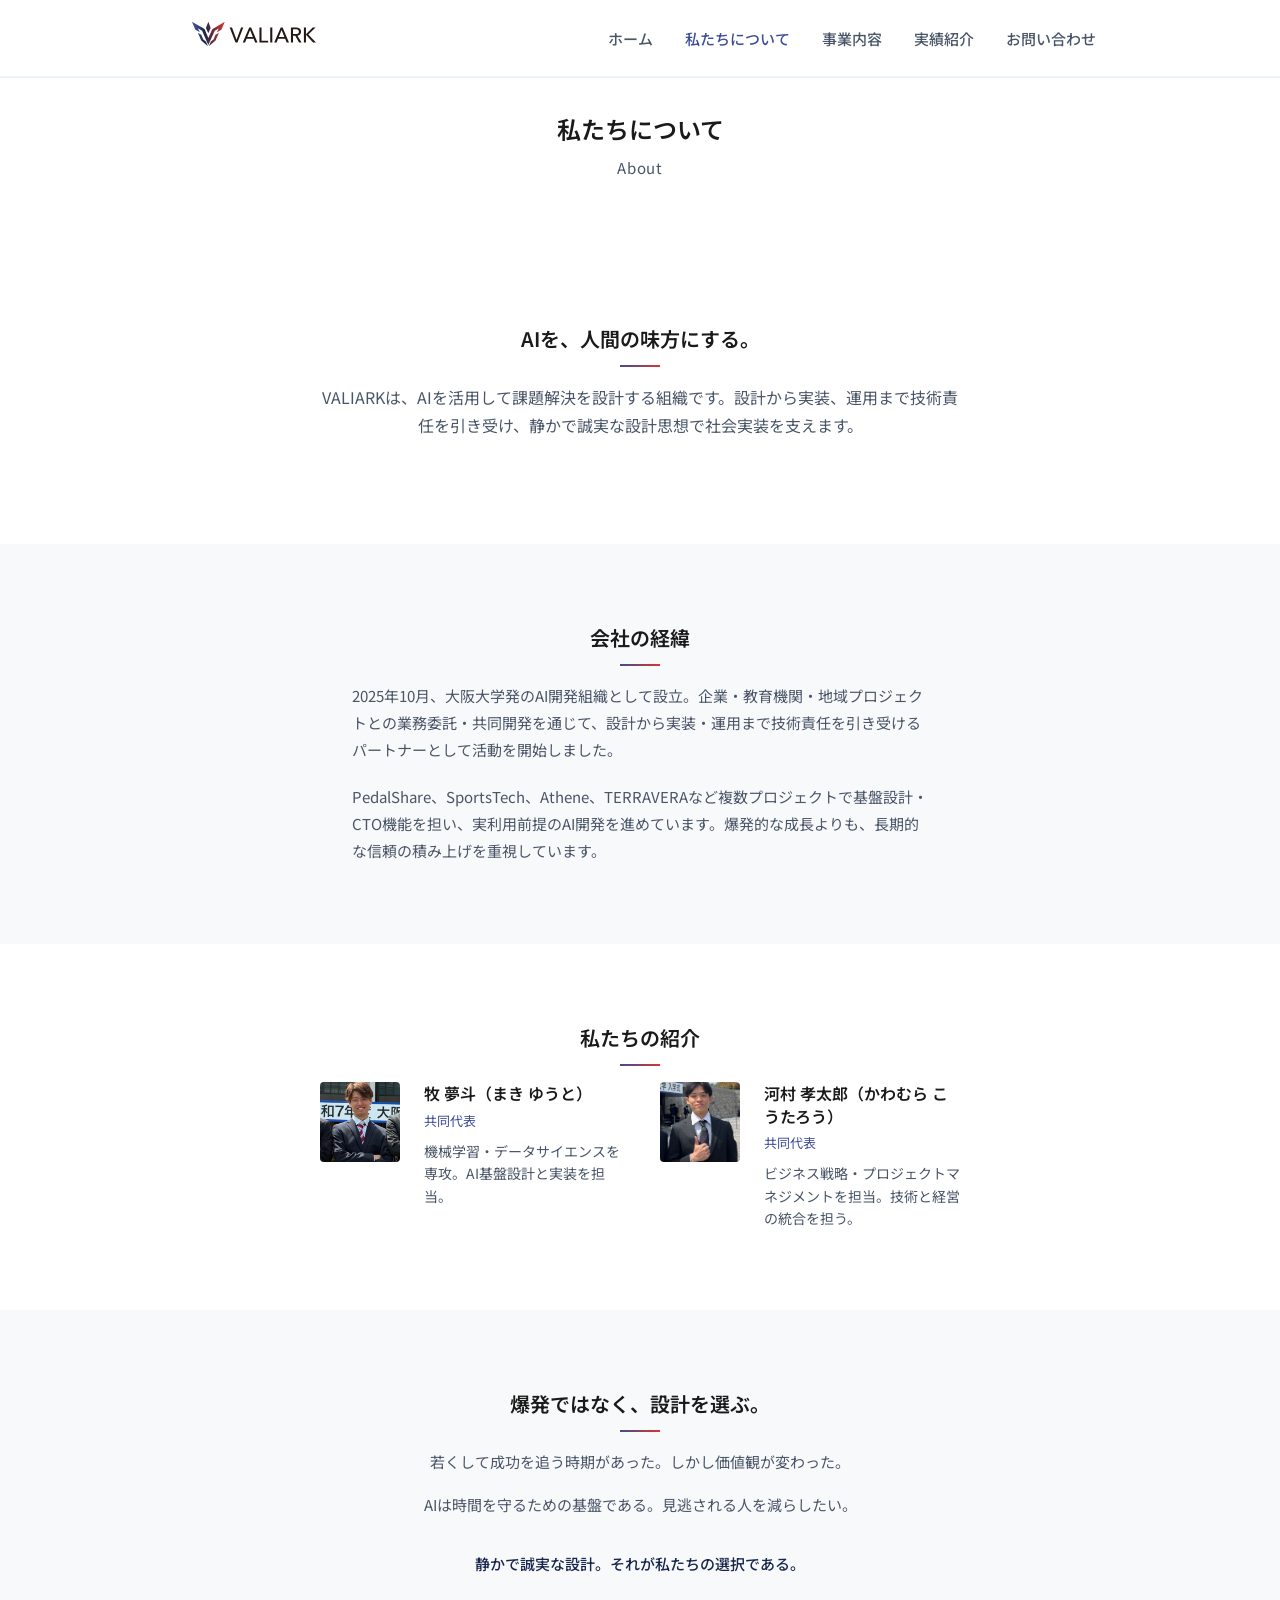
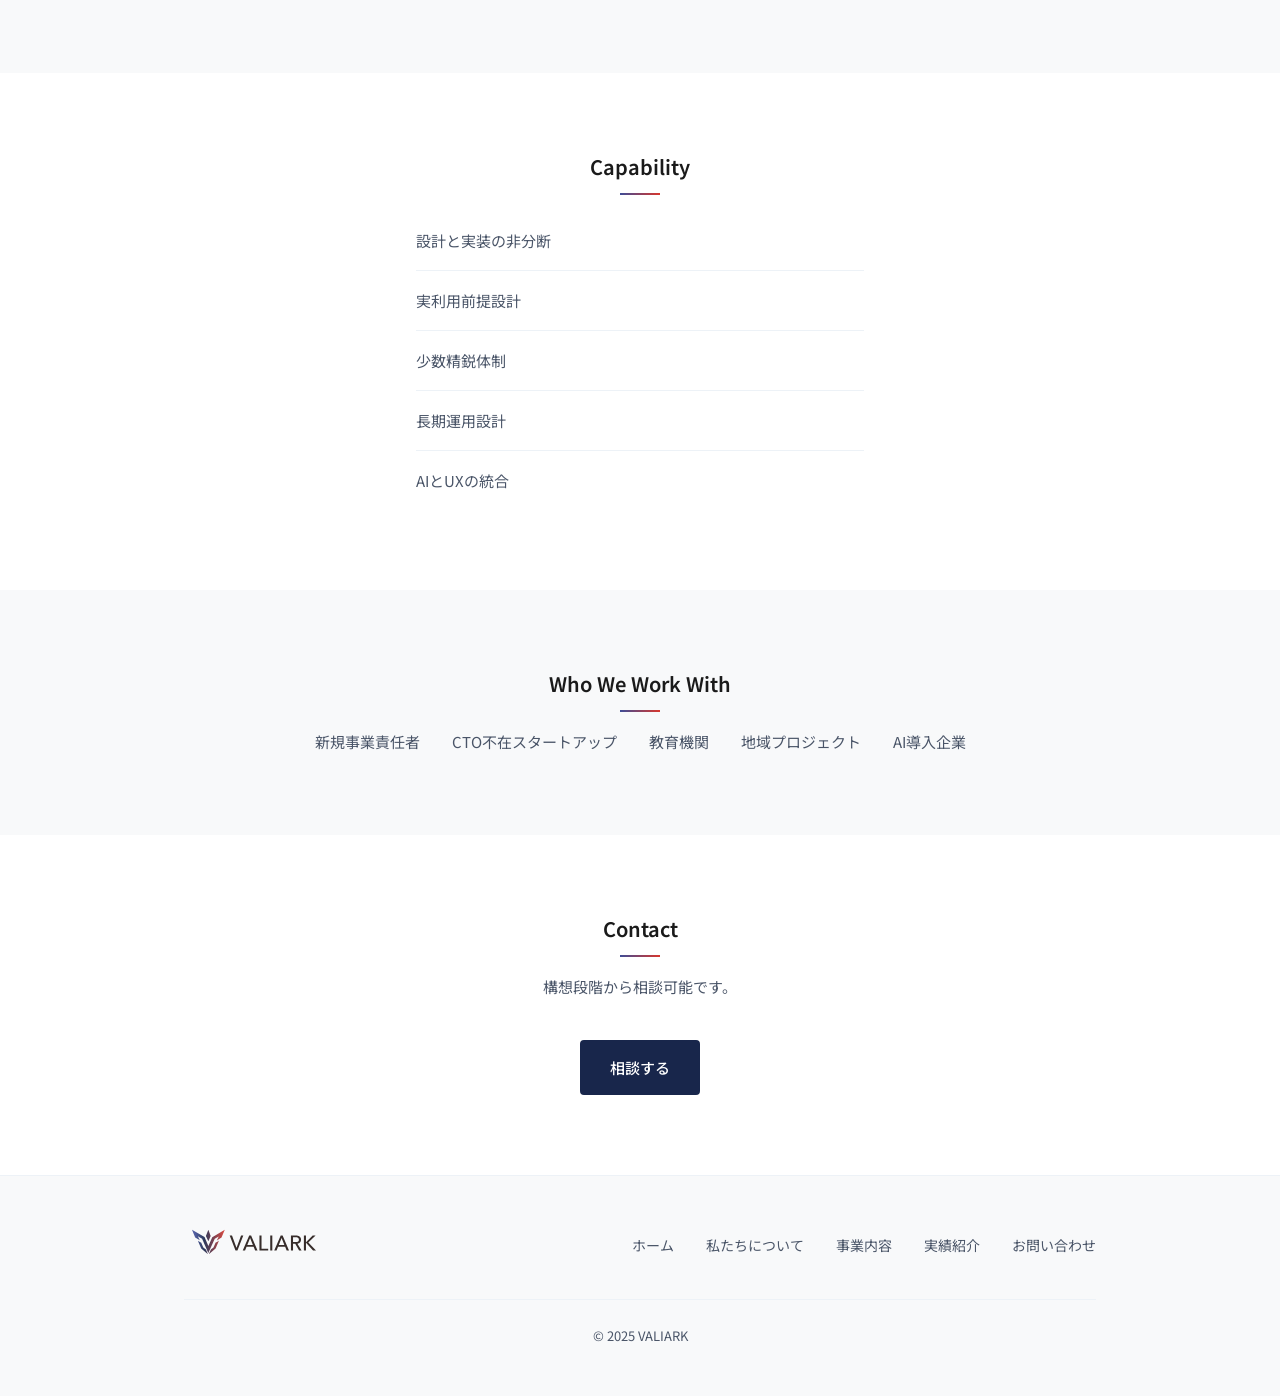
==== about.html @ 4f2f6fdc "HP全面改修: ブランド再定義、白基調デザイン、実績画像追加、会社紹介・経緯、ターゲットクライアントセクション Made-with: Cursor" ====
<!DOCTYPE html>
<html lang="ja">
  <head>
    <meta charset="UTF-8" />
    <meta name="viewport" content="width=device-width, initial-scale=1.0" />
    <title>私たちについて - VALIARK</title>
    <meta name="description" content="VALIARKは、設計から実装・運用まで技術責任を引き受けるAI開発パートナー。静かで誠実な設計思想で、AIの社会実装を支えます。" />
    <link rel="stylesheet" href="css/style.css" />
    <link rel="preconnect" href="https://fonts.googleapis.com" />
    <link rel="preconnect" href="https://fonts.gstatic.com" crossorigin />
    <link
      href="https://fonts.googleapis.com/css2?family=Noto+Sans+JP:wght@300;400;500;600;700&display=swap"
      rel="stylesheet"
    />
  </head>
  <body>
    <div id="header-container"></div>

    <section class="page-header">
      <div class="container">
        <h1 class="page-title">私たちについて</h1>
        <p class="page-subtitle">About</p>
      </div>
    </section>

    <section class="section">
      <div class="container">
        <h2 class="section-title">AIを、人間の味方にする。</h2>
        <p class="section-text large">
          VALIARKは、AIを活用して課題解決を設計する組織です。設計から実装、運用まで技術責任を引き受け、静かで誠実な設計思想で社会実装を支えます。
        </p>
      </div>
    </section>

    <section class="section bg-subtle">
      <div class="container">
        <h2 class="section-title">会社の経緯</h2>
        <div class="company-history">
          <p>2025年10月、大阪大学発のAI開発組織として設立。企業・教育機関・地域プロジェクトとの業務委託・共同開発を通じて、設計から実装・運用まで技術責任を引き受けるパートナーとして活動を開始しました。</p>
          <p>PedalShare、SportsTech、Athene、TERRAVERAなど複数プロジェクトで基盤設計・CTO機能を担い、実利用前提のAI開発を進めています。爆発的な成長よりも、長期的な信頼の積み上げを重視しています。</p>
        </div>
      </div>
    </section>

    <section class="section">
      <div class="container">
        <h2 class="section-title">私たちの紹介</h2>
        <div class="team-grid">
          <div class="team-member">
            <div class="team-member-photo">
              <img src="images/portfolio/maki.jpg" alt="牧 夢斗" />
            </div>
            <div class="team-member-info">
              <h3 class="team-member-name">牧 夢斗（まき ゆうと）</h3>
              <p class="team-member-role">共同代表</p>
              <p class="team-member-desc">機械学習・データサイエンスを専攻。AI基盤設計と実装を担当。</p>
            </div>
          </div>
          <div class="team-member">
            <div class="team-member-photo">
              <img src="images/portfolio/kawamura.jpg" alt="河村 孝太郎" />
            </div>
            <div class="team-member-info">
              <h3 class="team-member-name">河村 孝太郎（かわむら こうたろう）</h3>
              <p class="team-member-role">共同代表</p>
              <p class="team-member-desc">ビジネス戦略・プロジェクトマネジメントを担当。技術と経営の統合を担う。</p>
            </div>
          </div>
        </div>
      </div>
    </section>

    <section class="section philosophy bg-subtle">
      <div class="container">
        <h2 class="section-title">爆発ではなく、設計を選ぶ。</h2>
        <div class="philosophy-content">
          <p>若くして成功を追う時期があった。しかし価値観が変わった。</p>
          <p>AIは時間を守るための基盤である。見逃される人を減らしたい。</p>
          <p class="philosophy-conclusion">静かで誠実な設計。それが私たちの選択である。</p>
        </div>
      </div>
    </section>

    <section class="section">
      <div class="container">
        <h2 class="section-title">Capability</h2>
        <ul class="capability-list">
          <li class="capability-item">設計と実装の非分断</li>
          <li class="capability-item">実利用前提設計</li>
          <li class="capability-item">少数精鋭体制</li>
          <li class="capability-item">長期運用設計</li>
          <li class="capability-item">AIとUXの統合</li>
        </ul>
      </div>
    </section>

    <section class="section bg-subtle">
      <div class="container">
        <h2 class="section-title">Who We Work With</h2>
        <ul class="client-list">
          <li>新規事業責任者</li>
          <li>CTO不在スタートアップ</li>
          <li>教育機関</li>
          <li>地域プロジェクト</li>
          <li>AI導入企業</li>
        </ul>
      </div>
    </section>

    <section class="section contact-cta">
      <div class="container">
        <h2 class="section-title">Contact</h2>
        <p class="section-lead">構想段階から相談可能です。</p>
        <div class="cta-buttons">
          <a href="contact.html" class="btn btn-primary">相談する</a>
        </div>
      </div>
    </section>

    <footer class="footer">
      <div class="container">
        <div class="footer-content">
          <div class="footer-logo">
            <a href="index.html"><img src="images/valiark.logo.svg" alt="VALIARK" class="logo" /></a>
          </div>
          <nav class="footer-nav">
            <a href="index.html" class="footer-link">ホーム</a>
            <a href="about.html" class="footer-link">私たちについて</a>
            <a href="services.html" class="footer-link">事業内容</a>
            <a href="works.html" class="footer-link">実績紹介</a>
            <a href="contact.html" class="footer-link">お問い合わせ</a>
          </nav>
        </div>
        <div class="footer-bottom">
          <p class="copyright">© 2025 VALIARK</p>
        </div>
      </div>
    </footer>

    <script src="js/header.js"></script>
    <script src="js/script.js"></script>
  </body>
</html>
---- css/style.css ----
/* === VALIARK — 静かに強い、設計主義 === */
/* 白基調・余白多め・黒文字・イメージカラー（赤・青）を抑制的に */

* {
  margin: 0;
  padding: 0;
  box-sizing: border-box;
}

html {
  scroll-behavior: smooth;
}

:root {
  --color-text: #1a1a1a;
  --color-text-muted: #4a5568;
  --color-bg: #ffffff;
  --color-bg-subtle: #f8f9fa;
  /* 青（ロゴ準拠） */
  --color-blue: #18264b;
  --color-blue-light: #3e4d97;
  --color-blue-subtle: #e8ecf4;
  /* 赤（ロゴ準拠） */
  --color-red: #d8372d;
  --color-red-light: #e8554c;
  --color-red-subtle: #fdf0ef;
  /* アクセント（青を主軸に） */
  --color-accent: var(--color-blue);
  --color-accent-light: var(--color-blue-light);
  --color-accent-alt: var(--color-red);
  --color-border: #e2e8f0;
  --color-border-light: #edf2f7;
  --font-sans: "Noto Sans JP", "Hiragino Sans", "Hiragino Kaku Gothic ProN", sans-serif;
  --space-section: 5rem;
  --space-section-sm: 3rem;
  --container-max: 960px;
}

body {
  font-family: var(--font-sans);
  font-weight: 400;
  line-height: 1.8;
  color: var(--color-text);
  background-color: var(--color-bg);
  -webkit-font-smoothing: antialiased;
}

.container {
  max-width: var(--container-max);
  margin: 0 auto;
  padding: 0 1.5rem;
}

/* === TYPOGRAPHY === */
h1, h2, h3, h4, h5, h6 {
  font-weight: 600;
  line-height: 1.4;
  color: var(--color-text);
}

h1 { font-size: 1.75rem; }
h2 { font-size: 1.5rem; }
h3 { font-size: 1.125rem; }

p {
  margin-bottom: 1rem;
  color: var(--color-text-muted);
}

a {
  text-decoration: none;
  color: inherit;
  transition: color 0.2s ease, border-color 0.2s ease;
}

/* === BUTTONS === */
.btn {
  display: inline-block;
  padding: 0.75rem 1.75rem;
  border-radius: 4px;
  font-weight: 500;
  font-size: 0.9375rem;
  text-align: center;
  cursor: pointer;
  transition: background-color 0.2s, border-color 0.2s, color 0.2s;
  border: 2px solid transparent;
}

.btn-primary {
  background-color: var(--color-accent);
  color: #fff;
  border-color: var(--color-accent);
}

.btn-primary:hover {
  background-color: var(--color-accent-light);
  border-color: var(--color-accent-light);
}

.btn-outline {
  background-color: transparent;
  color: var(--color-text);
  border-color: var(--color-border);
}

.btn-outline:hover {
  border-color: var(--color-accent-alt);
  color: var(--color-accent-alt);
}

.btn-large {
  padding: 0.875rem 2rem;
  font-size: 1rem;
}

/* === HEADER === */
.header {
  position: fixed;
  top: 0;
  left: 0;
  width: 100%;
  background-color: rgba(255, 255, 255, 0.98);
  backdrop-filter: blur(8px);
  z-index: 1000;
  border-bottom: 1px solid var(--color-border-light);
}

.nav-container {
  display: flex;
  justify-content: space-between;
  align-items: center;
  padding: 1rem 1.5rem;
  max-width: var(--container-max);
  margin: 0 auto;
}

.nav-logo .logo {
  height: 36px;
  width: auto;
}

.nav-menu {
  display: flex;
  list-style: none;
  gap: 2rem;
}

.nav-link {
  font-weight: 500;
  color: var(--color-text-muted) !important;
  font-size: 0.9375rem;
}

.nav-link:hover,
.nav-link.active {
  color: var(--color-blue-light) !important;
}

.hamburger {
  display: none;
  flex-direction: column;
  cursor: pointer;
  gap: 5px;
}

.bar {
  width: 24px;
  height: 2px;
  background-color: var(--color-text) !important;
  transition: 0.3s;
}

/* === HERO === */
.hero {
  padding: 8rem 0 6rem;
  text-align: center;
}

.hero-light {
  background-color: var(--color-bg);
}

.hero-title {
  font-size: clamp(1.75rem, 4vw, 2.5rem);
  font-weight: 600;
  color: var(--color-text);
  margin-bottom: 1rem;
  line-height: 1.5;
  letter-spacing: 0.02em;
}

.hero-subtitle {
  font-size: 1rem;
  color: var(--color-text-muted);
  margin-bottom: 2rem;
  line-height: 1.8;
  max-width: 32rem;
  margin-left: auto;
  margin-right: auto;
}

.hero-cta {
  display: flex;
  gap: 1rem;
  justify-content: center;
  flex-wrap: wrap;
}

/* === SECTIONS === */
.section {
  padding: var(--space-section) 0;
}

.section-title {
  font-size: 1.25rem;
  font-weight: 600;
  color: var(--color-text);
  margin-bottom: 1rem;
  text-align: center;
  position: relative;
}

.section-title::after {
  content: "";
  display: block;
  width: 40px;
  height: 2px;
  margin: 0.75rem auto 0;
  background: linear-gradient(90deg, var(--color-blue-light), var(--color-red));
}

.section-lead {
  text-align: center;
  max-width: 36rem;
  margin: 0 auto 2.5rem;
  color: var(--color-text-muted);
  font-size: 0.9375rem;
  line-height: 1.8;
}

.section-cta {
  text-align: center;
  margin-top: 2.5rem;
}

.bg-subtle {
  background-color: var(--color-bg-subtle);
}

/* === WHAT WE DO === */
.capability-cards {
  display: grid;
  grid-template-columns: repeat(3, 1fr);
  gap: 2rem;
  margin-top: 2rem;
}

.capability-card {
  padding: 2rem 1.5rem;
  background: var(--color-bg);
  border: 1px solid var(--color-border-light);
  border-radius: 4px;
  text-align: center;
}

.capability-card:nth-child(1) { border-top: 2px solid var(--color-blue-light); }
.capability-card:nth-child(2) { border-top: 2px solid var(--color-red); }
.capability-card:nth-child(3) { border-top: 2px solid var(--color-blue-light); }

.capability-title {
  font-size: 1rem;
  font-weight: 600;
  color: var(--color-text);
  margin-bottom: 0.75rem;
}

.capability-desc {
  font-size: 0.875rem;
  color: var(--color-text-muted);
  line-height: 1.7;
  margin: 0;
}

/* === CASE STUDY === */
.case-grid {
  display: grid;
  grid-template-columns: repeat(2, 1fr);
  gap: 2rem;
}

.case-card {
  padding: 0;
  background: var(--color-bg);
  border: 1px solid var(--color-border);
  border-radius: 4px;
  border-left: 3px solid var(--color-blue-light);
  overflow: hidden;
}

.case-card-image {
  width: 100%;
  aspect-ratio: 16 / 9;
  background: var(--color-bg-subtle);
  overflow: hidden;
}

.case-card-image img {
  width: 100%;
  height: 100%;
  object-fit: cover;
  display: block;
}

.case-card > .case-name,
.case-card > .case-label,
.case-card > .case-tags,
.case-card > .case-summary {
  padding: 0 1.5rem;
}

.case-card > .case-name { padding-top: 1.25rem; }
.case-card > .case-summary { padding-bottom: 1.5rem; }

.case-card:nth-child(even) {
  border-left-color: var(--color-red);
}

.case-name {
  font-size: 1.125rem;
  font-weight: 600;
  color: var(--color-text);
  margin-bottom: 0.25rem;
}

.case-label {
  font-size: 0.8125rem;
  color: var(--color-text-muted);
  margin-bottom: 1rem;
}

.case-tags {
  list-style: none;
  display: flex;
  flex-wrap: wrap;
  gap: 0.5rem;
  margin-bottom: 1rem;
}

.case-tags li {
  font-size: 0.75rem;
  color: var(--color-text-muted);
  background: var(--color-bg-subtle);
  padding: 0.25rem 0.5rem;
  border-radius: 2px;
}

.case-summary {
  font-size: 0.875rem;
  color: var(--color-text-muted);
  line-height: 1.6;
  margin: 0;
}

/* === CAPABILITY LIST === */
.capability-list {
  list-style: none;
  max-width: 28rem;
  margin: 0 auto;
}

.capability-item {
  padding: 1rem 0;
  border-bottom: 1px solid var(--color-border-light);
  font-size: 0.9375rem;
  color: var(--color-text-muted);
}

.capability-item:last-child {
  border-bottom: none;
}

/* === PHILOSOPHY === */
.philosophy-content {
  max-width: 36rem;
  margin: 0 auto;
  text-align: center;
}

.philosophy-content p {
  margin-bottom: 1rem;
  color: var(--color-text-muted);
  font-size: 0.9375rem;
}

.philosophy-conclusion {
  margin-top: 2rem !important;
  font-weight: 500;
  color: var(--color-blue) !important;
}

/* === COMPANY HISTORY === */
.company-history {
  max-width: 36rem;
  margin: 0 auto;
}

.company-history p {
  margin-bottom: 1.25rem;
  color: var(--color-text-muted);
  font-size: 0.9375rem;
  line-height: 1.8;
}

.company-history p:last-child {
  margin-bottom: 0;
}

/* === TEAM === */
.team-grid {
  display: grid;
  grid-template-columns: repeat(2, 1fr);
  gap: 2.5rem;
  max-width: 40rem;
  margin: 0 auto;
}

.team-member {
  display: flex;
  gap: 1.5rem;
  align-items: flex-start;
}

.team-member-photo {
  flex-shrink: 0;
  width: 80px;
  height: 80px;
  border-radius: 4px;
  overflow: hidden;
  background: var(--color-bg-subtle);
}

.team-member-photo img {
  width: 100%;
  height: 100%;
  object-fit: cover;
  display: block;
}

.team-member-name {
  font-size: 1rem;
  font-weight: 600;
  color: var(--color-text);
  margin-bottom: 0.25rem;
}

.team-member-role {
  font-size: 0.8125rem;
  color: var(--color-blue-light);
  margin-bottom: 0.5rem;
}

.team-member-desc {
  font-size: 0.875rem;
  color: var(--color-text-muted);
  line-height: 1.6;
  margin: 0;
}

@media (max-width: 768px) {
  .team-grid {
    grid-template-columns: 1fr;
    gap: 2rem;
  }

  .team-member {
    flex-direction: column;
    align-items: center;
    text-align: center;
  }
}

/* === EDUCATION === */
.education-text {
  max-width: 36rem;
  margin: 0 auto;
  text-align: center;
  color: var(--color-text-muted);
  font-size: 0.9375rem;
}

/* === WHO WE WORK WITH === */
.client-list {
  list-style: none;
  display: flex;
  flex-wrap: wrap;
  justify-content: center;
  gap: 1rem 2rem;
}

.client-list li {
  font-size: 0.9375rem;
  color: var(--color-text-muted);
}

/* === TARGET CLIENTS (事業内容) === */
.target-client-grid {
  display: grid;
  grid-template-columns: repeat(auto-fit, minmax(240px, 1fr));
  gap: 1rem;
  margin-bottom: 2rem;
}

.target-client-item {
  padding: 1.25rem;
  background: var(--color-bg);
  border: 1px solid var(--color-border-light);
  border-radius: 6px;
}

.target-client-item p {
  margin: 0;
  font-size: 0.9375rem;
  color: var(--color-text-muted);
  line-height: 1.6;
}

/* === CONTACT CTA === */
.contact-cta .cta-buttons {
  display: flex;
  gap: 1rem;
  justify-content: center;
  flex-wrap: wrap;
}

/* === FOOTER === */
.footer {
  background-color: var(--color-bg-subtle);
  padding: 3rem 0 2rem;
  border-top: 1px solid var(--color-border-light);
}

.footer-content {
  display: flex;
  justify-content: space-between;
  align-items: center;
  margin-bottom: 2rem;
}

.footer-logo .logo {
  height: 36px;
  width: auto;
  opacity: 0.9;
}

.footer-nav {
  display: flex;
  gap: 2rem;
  flex-wrap: wrap;
}

.footer-link {
  font-size: 0.875rem;
  color: var(--color-text-muted);
}

.footer-link:hover {
  color: var(--color-blue-light);
}

.footer-bottom {
  text-align: center;
  padding-top: 1.5rem;
  border-top: 1px solid var(--color-border-light);
}

.copyright {
  font-size: 0.8125rem;
  color: var(--color-text-muted);
}

/* === MOBILE MENU === */
@media (max-width: 768px) {
  .hamburger { display: flex; }
  .nav-menu {
    position: fixed;
    left: -100%;
    top: 56px;
    flex-direction: column;
    background: var(--color-bg);
    width: 100%;
    padding: 2rem;
    border-top: 1px solid var(--color-border);
    transition: left 0.3s;
    box-shadow: 0 4px 12px rgba(0,0,0,0.05);
  }
  .nav-menu.active { left: 0; }
  .hamburger.active .bar:nth-child(1) {
    transform: translateY(7px) rotate(45deg);
  }
  .hamburger.active .bar:nth-child(2) { opacity: 0; }
  .hamburger.active .bar:nth-child(3) {
    transform: translateY(-7px) rotate(-45deg);
  }
  .hero { padding: 6rem 0 4rem; }
  .capability-cards { grid-template-columns: 1fr; }
  .case-grid { grid-template-columns: 1fr; }
  .section { padding: var(--space-section-sm) 0; }
  .footer-content { flex-direction: column; gap: 1.5rem; text-align: center; }
  .sp-only { display: block; }
}

@media (min-width: 769px) {
  .sp-only { display: none; }
}

/* ========== LEGACY / OTHER PAGES SUPPORT ========== */
/* 他ページ（about, services, works, contact）用のスタイル */

.page-header {
  padding: 7rem 0 3rem;
  text-align: center;
  background: var(--color-bg);
}

.page-title {
  font-size: 1.5rem;
  font-weight: 600;
  color: var(--color-text);
  margin-bottom: 0.5rem;
}

.page-subtitle {
  font-size: 0.9375rem;
  color: var(--color-text-muted);
  letter-spacing: 0.05em;
}

.page-philosophy {
  margin-top: 1rem;
  font-size: 0.9375rem;
  color: var(--color-text-muted);
}

/* Legacy sections */
.mvv-section .mvv-item,
.service-card,
.feature-card,
.contact-item,
.portfolio-card,
.case-card.highlight {
  border: 1px solid var(--color-border);
  background: var(--color-bg);
}

.mvv-title, .service-title, .feature-title, .contact-title {
  color: var(--color-text);
}

.mvv-text, .service-description, .feature-description,
.contact-description, .portfolio-desc {
  color: var(--color-text-muted);
}

.section-text {
  color: var(--color-text-muted);
  text-align: center;
  max-width: 40rem;
  margin: 0 auto 1.5rem;
}

.section-text.large { font-size: 1rem; }

/* Legacy badges — 赤青 */
.badge-contract { background: var(--color-blue-subtle); color: var(--color-blue); }
.badge-product { background: var(--color-red-subtle); color: var(--color-red); }
.badge-research { background: var(--color-blue-subtle); color: var(--color-blue-light); }

/* Results strip — 控えめに */
.results-strip {
  background: var(--color-bg-subtle);
  border-top: 1px solid var(--color-border-light);
  border-bottom: 1px solid var(--color-border-light);
}

.results-container {
  display: grid;
  grid-template-columns: repeat(4, 1fr);
  gap: 1rem;
  padding: 1.5rem 0;
}

.result-number {
  font-weight: 600;
  color: var(--color-red);
  font-size: 1.25rem;
}

.result-label {
  font-size: 0.8125rem;
  color: var(--color-text-muted);
  margin-top: 0.25rem;
}

@media (max-width: 768px) {
  .results-container { grid-template-columns: repeat(2, 1fr); }
}

/* CTA section */
.cta-section {
  background: linear-gradient(135deg, var(--color-blue) 0%, var(--color-blue-light) 50%, var(--color-red) 100%);
  color: #fff;
}

.cta-section .section-title,
.cta-section .section-text,
.cta-section .section-lead {
  color: #fff;
}

.cta-section .section-text,
.cta-section .section-lead { opacity: 0.9; }

.cta-buttons {
  display: flex;
  gap: 1rem;
  justify-content: center;
  flex-wrap: wrap;
  margin-top: 1.5rem;
}

.cta-section .btn-primary {
  background: #fff;
  color: var(--color-blue);
  border-color: #fff;
}

.cta-section .btn-primary:hover {
  background: rgba(255,255,255,0.95);
}

.cta-section .btn-secondary,
.cta-section .btn-outline {
  background: transparent;
  color: #fff;
  border-color: rgba(255,255,255,0.6);
}

.cta-section .btn-secondary:hover,
.cta-section .btn-outline:hover {
  border-color: #fff;
  color: #fff;
}

/* Contact form */
.contact-form-container {
  max-width: 640px;
  margin: 0 auto;
  padding: 2rem;
  background: var(--color-bg);
  border: 1px solid var(--color-border);
  border-radius: 4px;
}

.form-label {
  font-weight: 500;
  color: var(--color-text);
  margin-bottom: 0.5rem;
  font-size: 0.9375rem;
}

.required { color: var(--color-red); }

.form-input,
.form-select,
.form-textarea {
  padding: 0.75rem 1rem;
  border: 1px solid var(--color-border);
  border-radius: 4px;
  font-family: inherit;
  font-size: 1rem;
  background: var(--color-bg);
  color: var(--color-text);
  width: 100%;
}

.form-input:focus,
.form-select:focus,
.form-textarea:focus {
  outline: none;
  border-color: var(--color-blue-light);
}

.form-input::placeholder,
.form-textarea::placeholder {
  color: #94a3b8;
}

.form-textarea { min-height: 120px; resize: vertical; }

.form-row {
  display: grid;
  grid-template-columns: 1fr 1fr;
  gap: 1rem;
}

.form-group { margin-bottom: 1.25rem; }

.radio-group, .radio-label, .checkbox-label {
  color: var(--color-text-muted);
}

.radio-custom, .checkbox-custom {
  border-color: var(--color-border);
}

.radio-label input:checked + .radio-custom,
.checkbox-label input:checked + .checkbox-custom {
  border-color: var(--color-blue-light);
  background: var(--color-blue-light);
}

.privacy-link { color: var(--color-blue-light); }

.form-submit { text-align: center; margin-top: 1.5rem; }

.form-status {
  margin-top: 1rem;
  font-size: 0.875rem;
  text-align: center;
  color: var(--color-text-muted);
}

.radio-label,
.checkbox-label {
  display: flex;
  align-items: center;
  gap: 0.75rem;
  cursor: pointer;
  margin-bottom: 0.5rem;
}

.radio-custom,
.checkbox-custom {
  width: 18px;
  height: 18px;
  border: 2px solid var(--color-border);
  border-radius: 50%;
  flex-shrink: 0;
}

.checkbox-custom { border-radius: 4px; }

.radio-label input { position: absolute; opacity: 0; width: 0; height: 0; }
.radio-label input:checked + .radio-custom {
  background: var(--color-blue-light);
  border-color: var(--color-blue-light);
  box-shadow: inset 0 0 0 3px var(--color-bg);
}

.checkbox-label input { position: absolute; opacity: 0; width: 0; height: 0; }
.checkbox-label input:checked + .checkbox-custom {
  background: var(--color-blue-light);
  border-color: var(--color-blue-light);
  background-image: url("data:image/svg+xml,%3Csvg xmlns='http://www.w3.org/2000/svg' viewBox='0 0 12 12'%3E%3Cpath fill='none' stroke='white' stroke-width='2' d='M2 6l3 3 5-6'/%3E%3C/svg%3E");
}

.radio-group,
.form-row { display: block; }
.form-row { display: grid; grid-template-columns: 1fr 1fr; gap: 1rem; }

/* Remove dark/red hero bg for home - handled by hero-light */
body.home .fv-bg { display: none; }

/* Header override — light mode always */
.initHeaderStyling,
header.header {
  background-color: rgba(255, 255, 255, 0.98) !important;
  box-shadow: 0 1px 0 var(--color-border-light) !important;
}
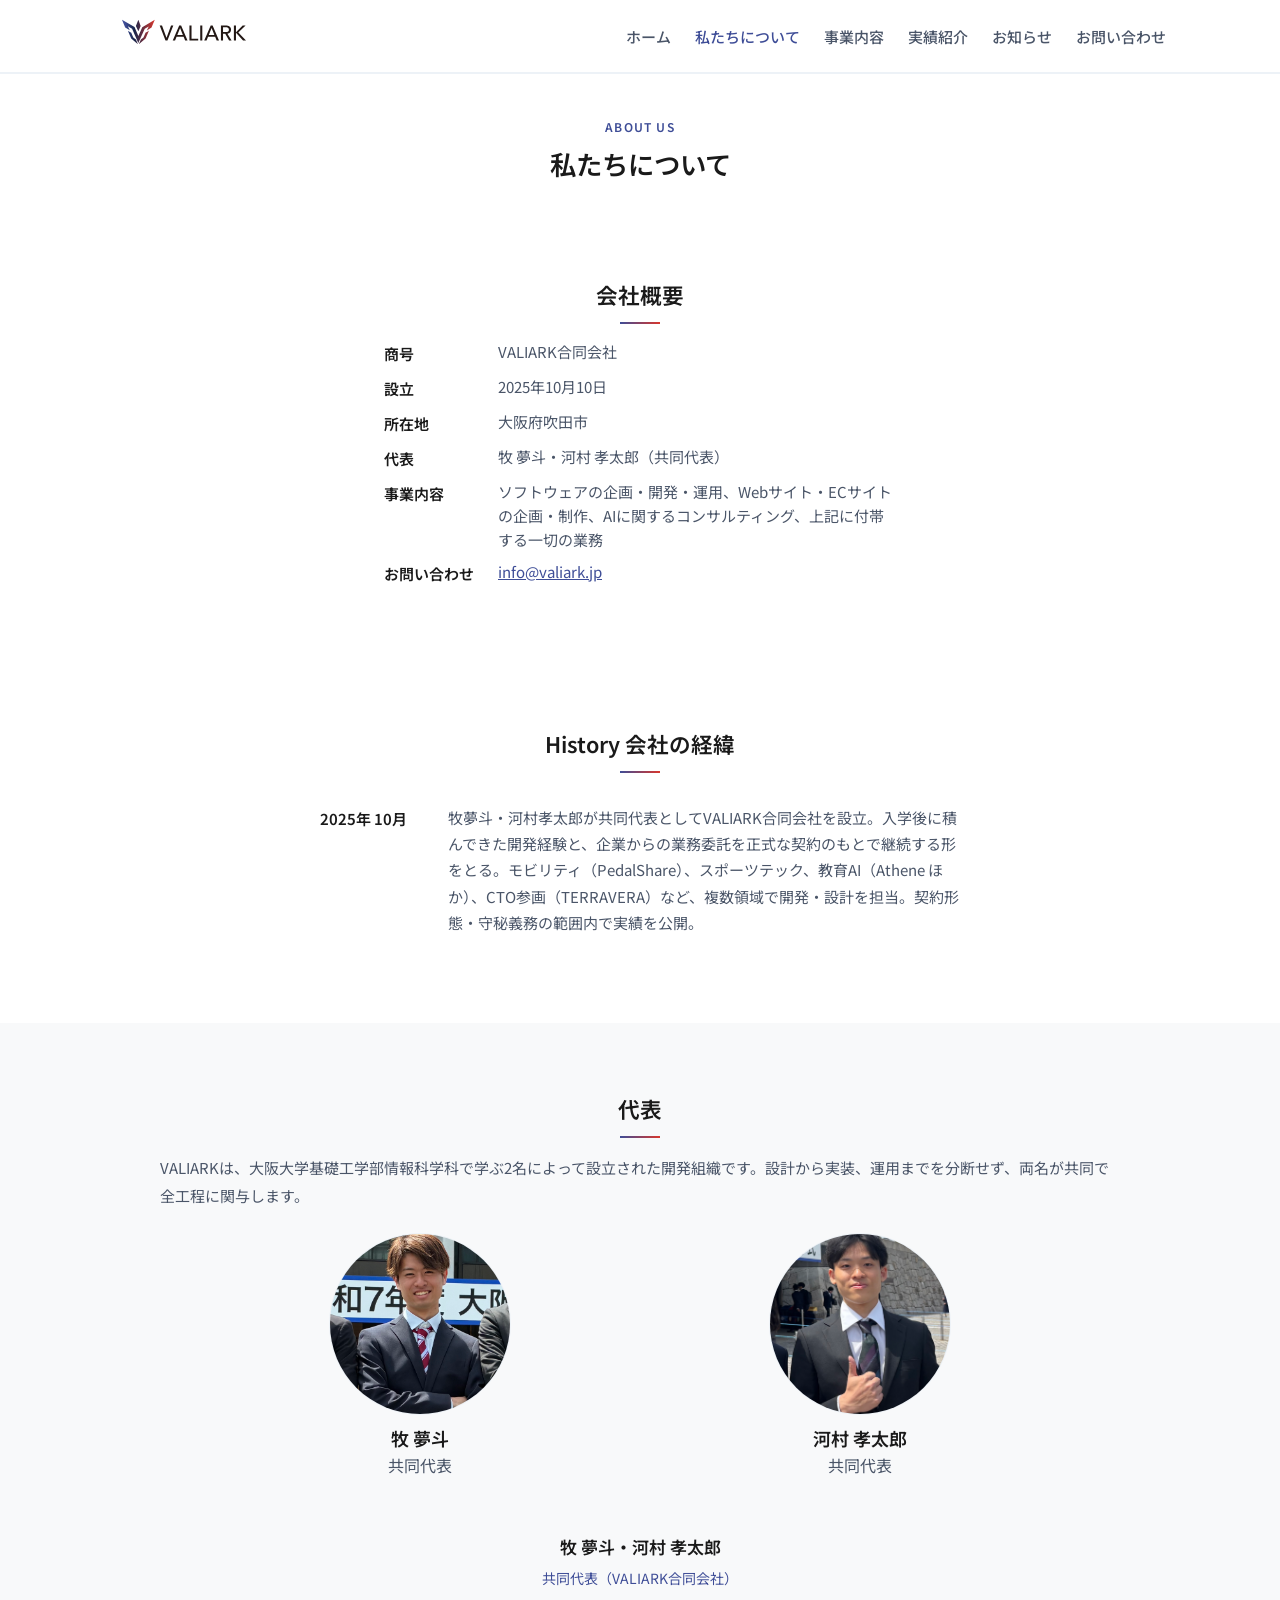
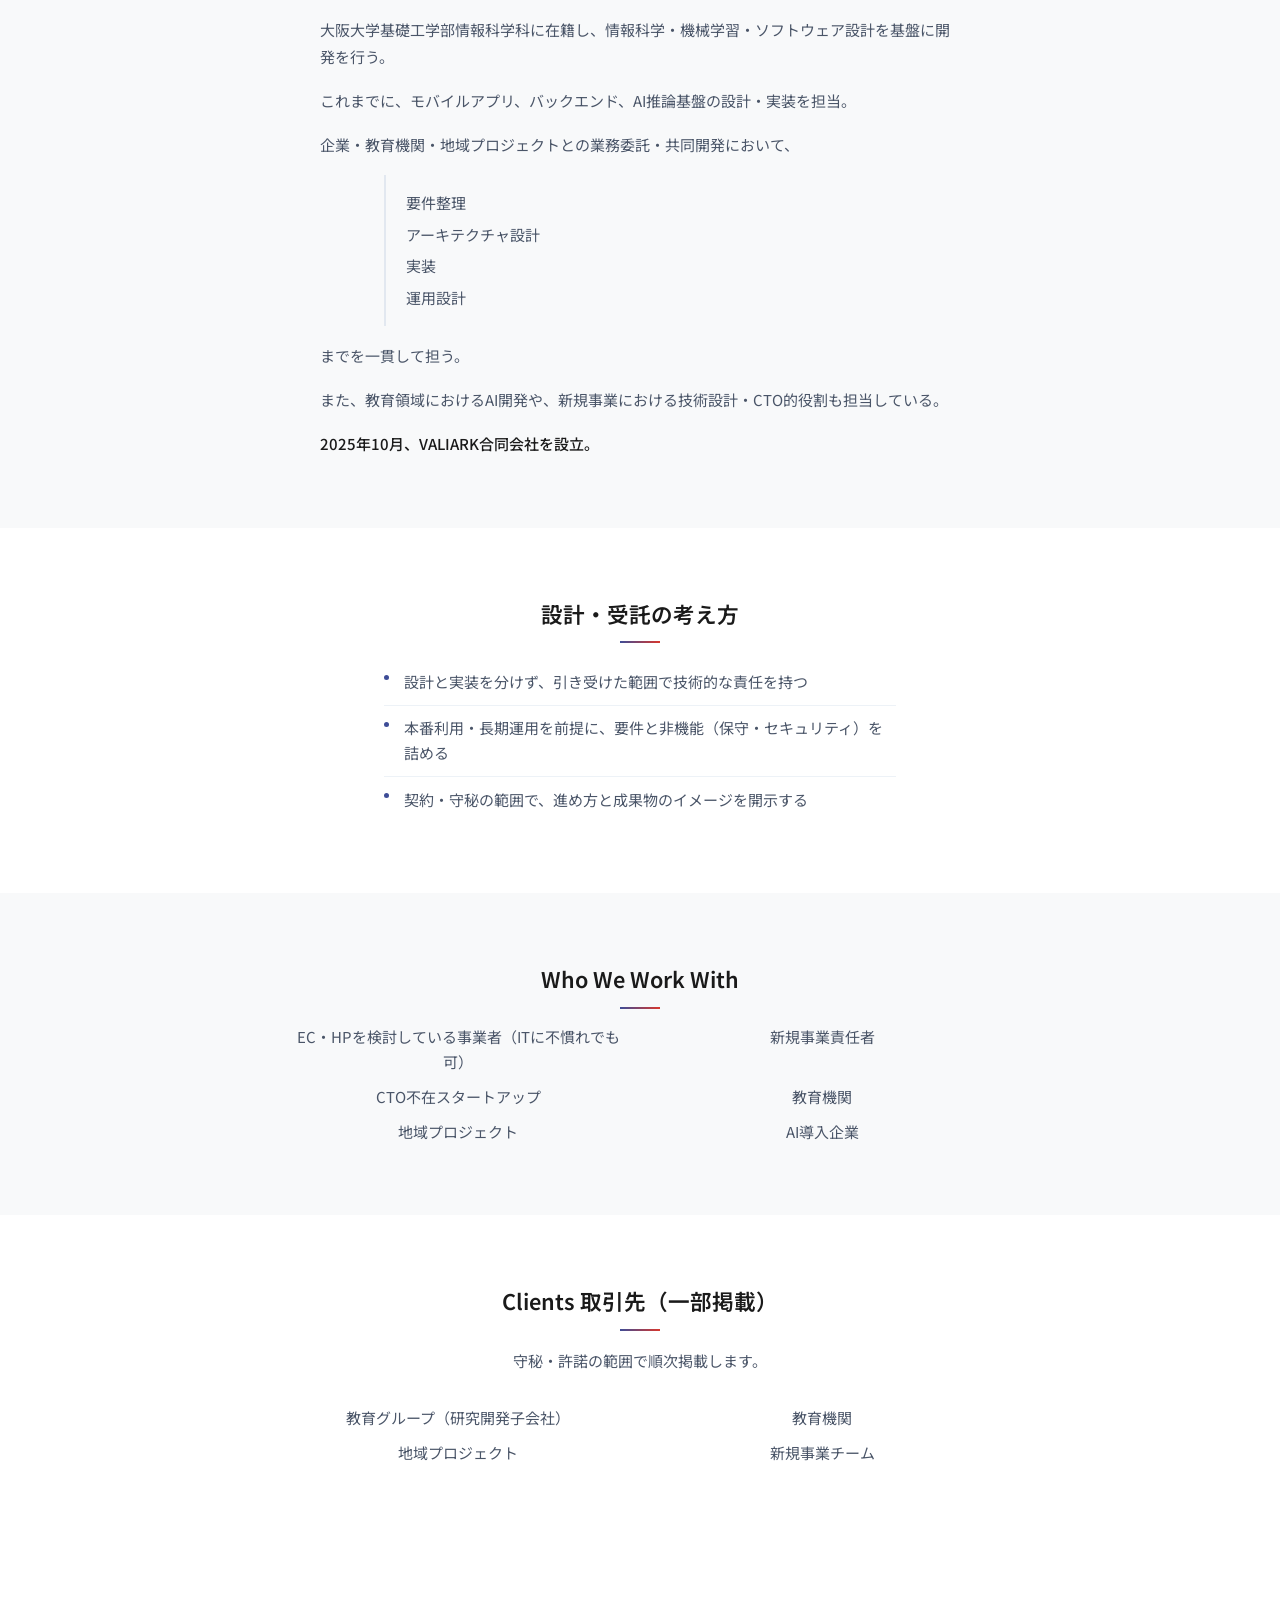
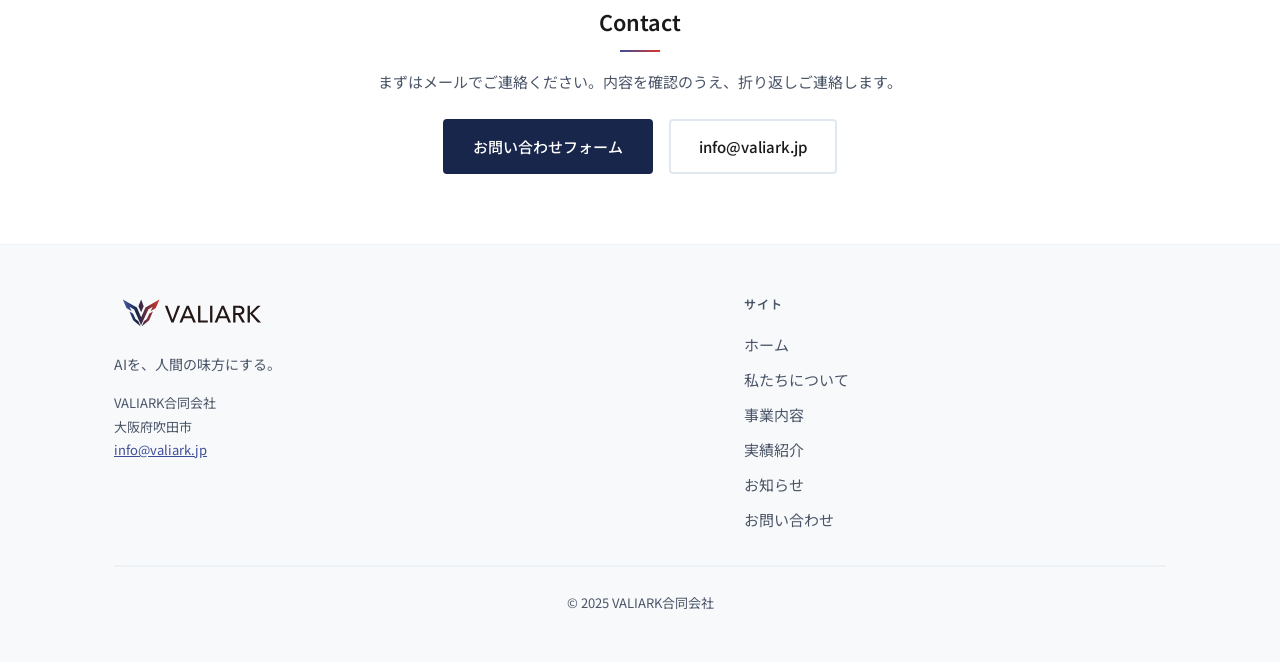
==== commit 9f6531e8: "代表プロフィール画像の圧縮修正、PedalShareバナー画像の差し替え、その他改善 Made-with: Cursor" ====
--- a/about.html
+++ b/about.html
@@ -4,7 +4,7 @@
     <meta charset="UTF-8" />
     <meta name="viewport" content="width=device-width, initial-scale=1.0" />
     <title>私たちについて - VALIARK</title>
-    <meta name="description" content="VALIARKは、設計から実装・運用まで技術責任を引き受けるAI開発パートナー。静かで誠実な設計思想で、AIの社会実装を支えます。" />
+    <meta name="description" content="VALIARK合同会社の会社概要・代表経歴。大阪大学基礎工学部情報科学科発のAI開発組織。" />
     <link rel="stylesheet" href="css/style.css" />
     <link rel="preconnect" href="https://fonts.googleapis.com" />
     <link rel="preconnect" href="https://fonts.gstatic.com" crossorigin />
@@ -16,80 +16,107 @@
   <body>
     <div id="header-container"></div>
 
-    <section class="page-header">
-      <div class="container">
+    <section class="page-header page-header-corp">
+      <div class="container container--wide">
+        <p class="block-head-en">About us</p>
         <h1 class="page-title">私たちについて</h1>
-        <p class="page-subtitle">About</p>
       </div>
     </section>
 
     <section class="section">
       <div class="container">
-        <h2 class="section-title">AIを、人間の味方にする。</h2>
-        <p class="section-text large">
-          VALIARKは、AIを活用して課題解決を設計する組織です。設計から実装、運用まで技術責任を引き受け、静かで誠実な設計思想で社会実装を支えます。
-        </p>
+        <h2 class="section-title">会社概要</h2>
+        <dl class="company-facts">
+          <dt>商号</dt>
+          <dd>VALIARK合同会社</dd>
+          <dt>設立</dt>
+          <dd>2025年10月10日</dd>
+          <dt>所在地</dt>
+          <dd>大阪府吹田市</dd>
+          <dt>代表</dt>
+          <dd>牧 夢斗・河村 孝太郎（共同代表）</dd>
+          <dt>事業内容</dt>
+          <dd>ソフトウェアの企画・開発・運用、Webサイト・ECサイトの企画・制作、AIに関するコンサルティング、上記に付帯する一切の業務</dd>
+          <dt>お問い合わせ</dt>
+          <dd><a href="mailto:info@valiark.jp">info@valiark.jp</a></dd>
+        </dl>
+      </div>
+    </section>
+
+    <section class="section">
+      <div class="container">
+        <h2 class="section-title">History 会社の経緯</h2>
+        <div class="history-table-wrap">
+          <table class="history-table" aria-label="沿革">
+            <tbody>
+              <tr>
+                <th scope="row">2025年 10月</th>
+                <td>牧夢斗・河村孝太郎が共同代表としてVALIARK合同会社を設立。入学後に積んできた開発経験と、企業からの業務委託を正式な契約のもとで継続する形をとる。モビリティ（PedalShare）、スポーツテック、教育AI（Athene ほか）、CTO参画（TERRAVERA）など、複数領域で開発・設計を担当。契約形態・守秘義務の範囲内で実績を公開。</td>
+              </tr>
+            </tbody>
+          </table>
+        </div>
       </div>
     </section>
 
     <section class="section bg-subtle">
-      <div class="container">
-        <h2 class="section-title">会社の経緯</h2>
-        <div class="company-history">
-          <p>2025年10月、大阪大学発のAI開発組織として設立。企業・教育機関・地域プロジェクトとの業務委託・共同開発を通じて、設計から実装・運用まで技術責任を引き受けるパートナーとして活動を開始しました。</p>
-          <p>PedalShare、SportsTech、Athene、TERRAVERAなど複数プロジェクトで基盤設計・CTO機能を担い、実利用前提のAI開発を進めています。爆発的な成長よりも、長期的な信頼の積み上げを重視しています。</p>
+      <div class="container container--wide">
+        <h2 class="section-title">代表</h2>
+        <div class="representatives">
+          <p class="representatives-lead">
+            VALIARKは、大阪大学基礎工学部情報科学科で学ぶ2名によって設立された開発組織です。設計から実装、運用までを分断せず、両名が共同で全工程に関与します。
+          </p>
+          <div class="representatives-grid">
+            <article class="representative-card">
+              <figure class="representative-figure">
+                <img src="images/portfolio/maki.jpg" alt="牧 夢斗" width="563" height="742" loading="lazy" />
+              </figure>
+              <h3 class="representative-name">牧 夢斗</h3>
+              <p class="representative-role">共同代表</p>
+            </article>
+            <article class="representative-card">
+              <figure class="representative-figure">
+                <img src="images/portfolio/kawamura.jpg" alt="河村 孝太郎" width="757" height="983" loading="lazy" />
+              </figure>
+              <h3 class="representative-name">河村 孝太郎</h3>
+              <p class="representative-role">共同代表</p>
+            </article>
+          </div>
+          <p class="representatives-names">牧 夢斗・河村 孝太郎</p>
+          <p class="representatives-role">共同代表（VALIARK合同会社）</p>
+          <div class="representatives-body">
+            <p>
+              大阪大学基礎工学部情報科学科に在籍し、情報科学・機械学習・ソフトウェア設計を基盤に開発を行う。
+            </p>
+            <p>
+              これまでに、モバイルアプリ、バックエンド、AI推論基盤の設計・実装を担当。
+            </p>
+            <p>企業・教育機関・地域プロジェクトとの業務委託・共同開発において、</p>
+            <ul class="representatives-process">
+              <li>要件整理</li>
+              <li>アーキテクチャ設計</li>
+              <li>実装</li>
+              <li>運用設計</li>
+            </ul>
+            <p class="representatives-after-list">までを一貫して担う。</p>
+            <p>
+              また、教育領域におけるAI開発や、新規事業における技術設計・CTO的役割も担当している。
+            </p>
+            <p class="representatives-founded">
+              2025年10月、VALIARK合同会社を設立。
+            </p>
+          </div>
         </div>
       </div>
     </section>
 
     <section class="section">
       <div class="container">
-        <h2 class="section-title">私たちの紹介</h2>
-        <div class="team-grid">
-          <div class="team-member">
-            <div class="team-member-photo">
-              <img src="images/portfolio/maki.jpg" alt="牧 夢斗" />
-            </div>
-            <div class="team-member-info">
-              <h3 class="team-member-name">牧 夢斗（まき ゆうと）</h3>
-              <p class="team-member-role">共同代表</p>
-              <p class="team-member-desc">機械学習・データサイエンスを専攻。AI基盤設計と実装を担当。</p>
-            </div>
-          </div>
-          <div class="team-member">
-            <div class="team-member-photo">
-              <img src="images/portfolio/kawamura.jpg" alt="河村 孝太郎" />
-            </div>
-            <div class="team-member-info">
-              <h3 class="team-member-name">河村 孝太郎（かわむら こうたろう）</h3>
-              <p class="team-member-role">共同代表</p>
-              <p class="team-member-desc">ビジネス戦略・プロジェクトマネジメントを担当。技術と経営の統合を担う。</p>
-            </div>
-          </div>
-        </div>
-      </div>
-    </section>
-
-    <section class="section philosophy bg-subtle">
-      <div class="container">
-        <h2 class="section-title">爆発ではなく、設計を選ぶ。</h2>
-        <div class="philosophy-content">
-          <p>若くして成功を追う時期があった。しかし価値観が変わった。</p>
-          <p>AIは時間を守るための基盤である。見逃される人を減らしたい。</p>
-          <p class="philosophy-conclusion">静かで誠実な設計。それが私たちの選択である。</p>
-        </div>
-      </div>
-    </section>
-
-    <section class="section">
-      <div class="container">
-        <h2 class="section-title">Capability</h2>
-        <ul class="capability-list">
-          <li class="capability-item">設計と実装の非分断</li>
-          <li class="capability-item">実利用前提設計</li>
-          <li class="capability-item">少数精鋭体制</li>
-          <li class="capability-item">長期運用設計</li>
-          <li class="capability-item">AIとUXの統合</li>
+        <h2 class="section-title">設計・受託の考え方</h2>
+        <ul class="principles-list">
+          <li>設計と実装を分けず、引き受けた範囲で技術的な責任を持つ</li>
+          <li>本番利用・長期運用を前提に、要件と非機能（保守・セキュリティ）を詰める</li>
+          <li>契約・守秘の範囲で、進め方と成果物のイメージを開示する</li>
         </ul>
       </div>
     </section>
@@ -98,6 +125,7 @@
       <div class="container">
         <h2 class="section-title">Who We Work With</h2>
         <ul class="client-list">
+          <li>EC・HPを検討している事業者（ITに不慣れでも可）</li>
           <li>新規事業責任者</li>
           <li>CTO不在スタートアップ</li>
           <li>教育機関</li>
@@ -107,32 +135,58 @@
       </div>
     </section>
 
+    <section class="section">
+      <div class="container">
+        <h2 class="section-title">Clients 取引先（一部掲載）</h2>
+        <p class="section-lead">守秘・許諾の範囲で順次掲載します。</p>
+        <ul class="client-list">
+          <li>教育グループ（研究開発子会社）</li>
+          <li>教育機関</li>
+          <li>地域プロジェクト</li>
+          <li>新規事業チーム</li>
+        </ul>
+      </div>
+    </section>
+
     <section class="section contact-cta">
       <div class="container">
         <h2 class="section-title">Contact</h2>
-        <p class="section-lead">構想段階から相談可能です。</p>
+        <p class="section-lead">まずはメールでご連絡ください。内容を確認のうえ、折り返しご連絡します。</p>
         <div class="cta-buttons">
-          <a href="contact.html" class="btn btn-primary">相談する</a>
+          <a href="contact.html" class="btn btn-primary">お問い合わせフォーム</a>
+          <a href="mailto:info@valiark.jp" class="btn btn-outline">info@valiark.jp</a>
         </div>
       </div>
     </section>
 
-    <footer class="footer">
-      <div class="container">
-        <div class="footer-content">
-          <div class="footer-logo">
-            <a href="index.html"><img src="images/valiark.logo.svg" alt="VALIARK" class="logo" /></a>
+    <footer class="footer footer-corporate">
+      <div class="container container--wide">
+        <div class="footer-grid">
+          <div class="footer-brand">
+            <a href="index.html" class="footer-brand-logo"
+              ><img src="images/valiark.logo.svg" alt="VALIARK" class="logo"
+            /></a>
+            <p class="footer-tagline">AIを、人間の味方にする。</p>
+            <p class="footer-address">
+              VALIARK合同会社<br />
+              大阪府吹田市<br />
+              <a href="mailto:info@valiark.jp">info@valiark.jp</a>
+            </p>
           </div>
-          <nav class="footer-nav">
-            <a href="index.html" class="footer-link">ホーム</a>
-            <a href="about.html" class="footer-link">私たちについて</a>
-            <a href="services.html" class="footer-link">事業内容</a>
-            <a href="works.html" class="footer-link">実績紹介</a>
-            <a href="contact.html" class="footer-link">お問い合わせ</a>
-          </nav>
+          <div class="footer-col">
+            <p class="footer-col-title">サイト</p>
+            <nav class="footer-col-nav">
+              <a href="index.html">ホーム</a>
+              <a href="about.html">私たちについて</a>
+              <a href="services.html">事業内容</a>
+              <a href="works.html">実績紹介</a>
+              <a href="news.html">お知らせ</a>
+              <a href="contact.html">お問い合わせ</a>
+            </nav>
+          </div>
         </div>
         <div class="footer-bottom">
-          <p class="copyright">© 2025 VALIARK</p>
+          <p class="copyright">© 2025 VALIARK合同会社</p>
         </div>
       </div>
     </footer>
--- a/css/style.css
+++ b/css/style.css
@@ -31,9 +31,17 @@
   --color-border: #e2e8f0;
   --color-border-light: #edf2f7;
   --font-sans: "Noto Sans JP", "Hiragino Sans", "Hiragino Kaku Gothic ProN", sans-serif;
-  --space-section: 5rem;
-  --space-section-sm: 3rem;
+  /* セクション縦余白（画面幅に応じて緩やかに変化） */
+  --space-section: clamp(2.75rem, 5.5vw, 5rem);
+  --space-section-sm: clamp(2.25rem, 4.5vw, 3.25rem);
+  --space-block: clamp(1.25rem, 3vw, 2rem);
   --container-max: 960px;
+  --container-wide: 1100px;
+  --radius-card: 6px;
+  --radius-input: 6px;
+  --prose-narrow: 36rem;
+  --prose: 40rem;
+  --prose-wide: 44rem;
 }
 
 body {
@@ -48,7 +56,11 @@
 .container {
   max-width: var(--container-max);
   margin: 0 auto;
-  padding: 0 1.5rem;
+  padding: 0 clamp(1rem, 4vw, 1.5rem);
+}
+
+.container--wide {
+  max-width: var(--container-wide);
 }
 
 /* === TYPOGRAPHY === */
@@ -129,8 +141,8 @@
   display: flex;
   justify-content: space-between;
   align-items: center;
-  padding: 1rem 1.5rem;
-  max-width: var(--container-max);
+  padding: 0.875rem clamp(1rem, 4vw, 1.5rem);
+  max-width: var(--container-wide);
   margin: 0 auto;
 }
 
@@ -142,7 +154,18 @@
 .nav-menu {
   display: flex;
   list-style: none;
-  gap: 2rem;
+  gap: 1.5rem;
+  flex-wrap: nowrap;
+  align-items: center;
+}
+
+@media (max-width: 1100px) {
+  .nav-menu {
+    gap: 0.85rem;
+  }
+  .nav-link {
+    font-size: 0.8125rem;
+  }
 }
 
 .nav-link {
@@ -172,7 +195,7 @@
 
 /* === HERO === */
 .hero {
-  padding: 8rem 0 6rem;
+  padding: clamp(5.5rem, 14vw, 8rem) 0 clamp(3.5rem, 9vw, 6rem);
   text-align: center;
 }
 
@@ -184,19 +207,39 @@
   font-size: clamp(1.75rem, 4vw, 2.5rem);
   font-weight: 600;
   color: var(--color-text);
-  margin-bottom: 1rem;
-  line-height: 1.5;
+  margin: 0 auto 1rem;
+  line-height: 1.45;
   letter-spacing: 0.02em;
+  padding: 0 clamp(0.75rem, 4vw, 1.25rem);
 }
 
 .hero-subtitle {
   font-size: 1rem;
   color: var(--color-text-muted);
-  margin-bottom: 2rem;
+  margin: 0 auto 0.875rem;
+  line-height: 1.75;
+  max-width: var(--prose-narrow);
+  padding: 0 clamp(0.25rem, 2vw, 0.5rem);
+}
+
+.hero-sub-lead {
+  font-size: 0.9375rem;
+  color: var(--color-text-muted);
+  margin: 0 auto 1rem;
   line-height: 1.8;
-  max-width: 32rem;
-  margin-left: auto;
-  margin-right: auto;
+  max-width: var(--prose-wide);
+  text-align: center;
+  padding: 0 clamp(0.5rem, 3vw, 1rem);
+}
+
+.hero-trust {
+  font-size: 0.8125rem;
+  color: var(--color-text-muted);
+  margin: 0 auto 1.75rem;
+  line-height: 1.65;
+  max-width: var(--prose-narrow);
+  padding: 0 0.5rem;
+  opacity: 0.92;
 }
 
 .hero-cta {
@@ -206,18 +249,398 @@
   flex-wrap: wrap;
 }
 
+/* hero "view more" */
+.hero-more {
+  margin: 0 0 0.625rem;
+}
+
+/* コーポレートLP風（構成の参考: はてなベース様サイト） */
+.hero-corporate {
+  padding-top: clamp(5.75rem, 14vw, 7.5rem);
+  padding-bottom: clamp(3.25rem, 8vw, 5.25rem);
+}
+
+.hero-en {
+  font-size: 0.75rem;
+  font-weight: 600;
+  letter-spacing: 0.12em;
+  text-transform: uppercase;
+  color: var(--color-blue-light);
+  margin-bottom: 0.75rem;
+}
+
+.section-corporate {
+  padding: var(--space-section) 0;
+}
+
+@media (max-width: 768px) {
+  .section-corporate {
+    padding: var(--space-section-sm) 0;
+  }
+}
+
+.block-head {
+  margin-bottom: var(--space-block);
+  text-align: center;
+}
+
+.block-head-en {
+  font-size: 0.75rem;
+  font-weight: 600;
+  letter-spacing: 0.1em;
+  text-transform: uppercase;
+  color: var(--color-blue-light);
+  margin-bottom: 0.5rem;
+}
+
+.block-head-title {
+  font-size: clamp(1.35rem, 3vw, 1.75rem);
+  font-weight: 600;
+  color: var(--color-text);
+  margin: 0;
+  line-height: 1.35;
+}
+
+.block-head-title::after {
+  display: none;
+}
+
+.block-intro {
+  text-align: center;
+  max-width: var(--prose);
+  margin: 0 auto 2rem;
+  font-size: 0.9375rem;
+  color: var(--color-text-muted);
+  line-height: 1.8;
+  padding: 0 clamp(0.25rem, 2vw, 0.5rem);
+}
+
+.block-intro--narrow {
+  max-width: var(--prose-narrow);
+}
+
+.solve-grid {
+  display: grid;
+  grid-template-columns: repeat(3, 1fr);
+  gap: clamp(1.25rem, 3vw, 2rem);
+}
+
+.solve-card {
+  padding: 1.5rem 1.35rem;
+  background: var(--color-bg);
+  border: 1px solid var(--color-border-light);
+  border-radius: var(--radius-card);
+  height: 100%;
+}
+
+.solve-num {
+  display: block;
+  font-size: 0.8125rem;
+  font-weight: 700;
+  color: var(--color-red);
+  letter-spacing: 0.05em;
+  margin-bottom: 0.75rem;
+}
+
+.solve-title {
+  font-size: 1.0625rem;
+  font-weight: 600;
+  color: var(--color-text);
+  margin-bottom: 0.75rem;
+  line-height: 1.45;
+}
+
+.solve-desc {
+  font-size: 0.875rem;
+  color: var(--color-text-muted);
+  line-height: 1.8;
+  margin: 0;
+}
+
+.service-showcase {
+  display: grid;
+  grid-template-columns: repeat(3, 1fr);
+  gap: clamp(1.25rem, 2.5vw, 1.75rem);
+}
+
+.service-showcase-item {
+  padding: 1.5rem 1.35rem;
+  background: var(--color-bg);
+  border: 1px solid var(--color-border);
+  border-radius: var(--radius-card);
+  display: flex;
+  flex-direction: column;
+  height: 100%;
+}
+
+.service-showcase-title {
+  font-size: 1.0625rem;
+  font-weight: 600;
+  margin-bottom: 0.75rem;
+  color: var(--color-text);
+}
+
+.service-showcase-desc {
+  font-size: 0.875rem;
+  color: var(--color-text-muted);
+  line-height: 1.75;
+  margin-bottom: 1rem;
+  flex: 1;
+}
+
+.text-more {
+  font-size: 0.875rem;
+  font-weight: 600;
+  color: var(--color-blue-light);
+  text-decoration: underline;
+  text-underline-offset: 3px;
+}
+
+.text-more:hover {
+  color: var(--color-red);
+}
+
+.text-more--large {
+  font-size: 0.9375rem;
+}
+
+.contact-band {
+  background: linear-gradient(135deg, var(--color-blue) 0%, var(--color-blue-light) 100%);
+  color: #fff;
+  padding: clamp(2.75rem, 6vw, 3.75rem) 0;
+}
+
+.contact-band-inner {
+  display: flex;
+  flex-wrap: wrap;
+  align-items: center;
+  justify-content: space-between;
+  gap: 2rem;
+}
+
+.contact-band-en {
+  font-size: 0.75rem;
+  font-weight: 600;
+  letter-spacing: 0.1em;
+  text-transform: uppercase;
+  opacity: 0.85;
+  margin-bottom: 0.35rem;
+}
+
+.contact-band-title {
+  font-size: 1.5rem;
+  font-weight: 600;
+  color: #fff;
+  margin-bottom: 0.75rem;
+}
+
+.contact-band-lead {
+  font-size: 0.9375rem;
+  line-height: 1.8;
+  color: rgba(255, 255, 255, 0.92);
+  margin: 0;
+  max-width: min(38rem, 100%);
+}
+
+.contact-band-actions {
+  display: flex;
+  flex-direction: column;
+  align-items: flex-start;
+  gap: 0.75rem;
+}
+
+.btn-on-dark {
+  display: inline-block;
+  padding: 0.85rem 1.75rem;
+  background: #fff;
+  color: var(--color-blue);
+  font-weight: 600;
+  font-size: 0.9375rem;
+  border-radius: 4px;
+  border: 2px solid #fff;
+}
+
+.btn-on-dark:hover {
+  background: transparent;
+  color: #fff;
+}
+
+.contact-band-mail {
+  font-size: 0.9375rem;
+  color: #fff;
+  text-decoration: underline;
+  text-underline-offset: 3px;
+}
+
+.contact-band-mail:hover {
+  opacity: 0.9;
+}
+
+.footer-corporate {
+  padding-top: clamp(2.5rem, 5vw, 3.25rem);
+}
+
+.footer-grid {
+  display: grid;
+  grid-template-columns: 1.4fr 1fr;
+  gap: 2.5rem;
+  padding-bottom: 2rem;
+  border-bottom: 1px solid var(--color-border-light);
+}
+
+.footer-brand-logo .logo {
+  height: 40px;
+  width: auto;
+}
+
+.footer-tagline {
+  font-size: 0.875rem;
+  color: var(--color-text-muted);
+  margin: 0.75rem 0 1rem;
+  line-height: 1.6;
+}
+
+.footer-address {
+  font-size: 0.8125rem;
+  color: var(--color-text-muted);
+  line-height: 1.8;
+  margin: 0;
+}
+
+.footer-address a {
+  color: var(--color-blue-light);
+  text-decoration: underline;
+}
+
+.footer-col-title {
+  font-size: 0.75rem;
+  font-weight: 600;
+  letter-spacing: 0.08em;
+  text-transform: uppercase;
+  color: var(--color-text-muted);
+  margin-bottom: 1rem;
+}
+
+.footer-col-nav {
+  display: flex;
+  flex-direction: column;
+  gap: 0.5rem;
+}
+
+.footer-col-nav a {
+  font-size: 0.9375rem;
+  color: var(--color-text-muted);
+}
+
+.footer-col-nav a:hover {
+  color: var(--color-blue-light);
+}
+
+/* === NEWS LIST (トップ / news) === */
+.news-list {
+  list-style: none;
+  display: grid;
+  gap: 0.625rem;
+  padding: 0;
+  margin: 0 auto;
+  max-width: 52rem;
+}
+
+.news-item {
+  display: grid;
+  grid-template-columns: 7.5rem 6.5rem 1fr;
+  gap: 0.75rem 1rem;
+  align-items: baseline;
+  padding: 1rem 1.25rem;
+  background: var(--color-bg);
+  border: 1px solid var(--color-border-light);
+  border-radius: var(--radius-card);
+}
+
+.news-date {
+  font-size: 0.875rem;
+  color: var(--color-text-muted);
+}
+
+.news-category {
+  font-size: 0.8125rem;
+  font-weight: 600;
+  color: var(--color-blue-light);
+}
+
+.news-title {
+  font-size: 0.9375rem;
+  font-weight: 500;
+  color: var(--color-text);
+  text-decoration: underline;
+  text-underline-offset: 3px;
+}
+
+.news-title:hover {
+  color: var(--color-red);
+}
+
+.news-list--page .news-title {
+  text-decoration: none;
+  cursor: default;
+}
+
+.news-list--page .news-title:hover {
+  color: inherit;
+}
+
+@media (max-width: 720px) {
+  .news-item {
+    grid-template-columns: 1fr;
+    gap: 0.35rem;
+  }
+}
+
+@media (max-width: 900px) {
+  .solve-grid,
+  .service-showcase {
+    grid-template-columns: 1fr;
+  }
+
+  .contact-band-inner {
+    flex-direction: column;
+    align-items: stretch;
+  }
+
+  .contact-band-actions {
+    width: 100%;
+    align-items: stretch;
+  }
+
+  .contact-band-actions .btn-on-dark {
+    text-align: center;
+    width: 100%;
+  }
+
+  .contact-band-mail {
+    text-align: center;
+  }
+
+  .footer-grid {
+    grid-template-columns: 1fr;
+  }
+}
+
 /* === SECTIONS === */
 .section {
   padding: var(--space-section) 0;
 }
 
 .section-title {
-  font-size: 1.25rem;
-  font-weight: 600;
-  color: var(--color-text);
-  margin-bottom: 1rem;
+  font-size: clamp(1.125rem, 2.5vw, 1.35rem);
+  font-weight: 600;
+  color: var(--color-text);
+  margin: 0 auto 1rem;
+  padding: 0 clamp(0.5rem, 3vw, 1rem);
+  max-width: 48rem;
   text-align: center;
   position: relative;
+  line-height: 1.45;
 }
 
 .section-title::after {
@@ -231,8 +654,9 @@
 
 .section-lead {
   text-align: center;
-  max-width: 36rem;
-  margin: 0 auto 2.5rem;
+  max-width: var(--prose-narrow);
+  margin: 0 auto 2rem;
+  padding: 0 clamp(0.5rem, 3vw, 1rem);
   color: var(--color-text-muted);
   font-size: 0.9375rem;
   line-height: 1.8;
@@ -240,7 +664,7 @@
 
 .section-cta {
   text-align: center;
-  margin-top: 2.5rem;
+  margin-top: clamp(1.75rem, 4vw, 2.5rem);
 }
 
 .bg-subtle {
@@ -251,16 +675,17 @@
 .capability-cards {
   display: grid;
   grid-template-columns: repeat(3, 1fr);
-  gap: 2rem;
-  margin-top: 2rem;
+  gap: clamp(1.25rem, 3vw, 2rem);
+  margin-top: 1.75rem;
 }
 
 .capability-card {
-  padding: 2rem 1.5rem;
+  padding: 1.75rem 1.35rem;
   background: var(--color-bg);
   border: 1px solid var(--color-border-light);
-  border-radius: 4px;
-  text-align: center;
+  border-radius: var(--radius-card);
+  text-align: center;
+  height: 100%;
 }
 
 .capability-card:nth-child(1) { border-top: 2px solid var(--color-blue-light); }
@@ -279,20 +704,91 @@
   color: var(--color-text-muted);
   line-height: 1.7;
   margin: 0;
+}
+
+.capability-card--link {
+  display: block;
+  text-decoration: none;
+  color: inherit;
+  transition: border-color 0.2s, box-shadow 0.2s;
+}
+
+.capability-card--link:hover {
+  border-color: var(--color-blue-light);
+  box-shadow: 0 2px 8px rgba(24, 38, 75, 0.08);
+}
+
+.capability-card--link .text-more {
+  display: inline-block;
+  margin-top: 1rem;
+}
+
+/* === LP SECTIONS (事業詳細) === */
+.section-lp {
+  scroll-margin-top: 5rem;
+}
+
+.section-lp .block-intro {
+  margin-bottom: clamp(1.5rem, 4vw, 2rem);
+}
+
+.lp-related,
+.lp-case {
+  margin-top: clamp(1.75rem, 4vw, 2.25rem);
+  margin-left: auto;
+  margin-right: auto;
+  max-width: var(--prose);
+  width: 100%;
+}
+
+.lp-related-title,
+.lp-case-title {
+  font-size: 0.9375rem;
+  font-weight: 600;
+  color: var(--color-text);
+  margin-bottom: 1rem;
+}
+
+.lp-related-list {
+  list-style: none;
+  padding: 0;
+  margin: 0;
+}
+
+.lp-related-list li {
+  position: relative;
+  padding-left: 1rem;
+  margin-bottom: 0.5rem;
+  font-size: 0.9375rem;
+  color: var(--color-text-muted);
+}
+
+.lp-related-list li::before {
+  content: "・";
+  position: absolute;
+  left: 0;
+  color: var(--color-blue-light);
+}
+
+.lp-case-desc {
+  font-size: 0.9375rem;
+  color: var(--color-text-muted);
+  line-height: 1.75;
+  margin-bottom: 1rem;
 }
 
 /* === CASE STUDY === */
 .case-grid {
   display: grid;
   grid-template-columns: repeat(2, 1fr);
-  gap: 2rem;
+  gap: clamp(1.25rem, 3vw, 2rem);
 }
 
 .case-card {
   padding: 0;
   background: var(--color-bg);
   border: 1px solid var(--color-border);
-  border-radius: 4px;
+  border-radius: var(--radius-card);
   border-left: 3px solid var(--color-blue-light);
   overflow: hidden;
 }
@@ -311,6 +807,28 @@
   display: block;
 }
 
+.case-meta {
+  display: flex;
+  align-items: center;
+  gap: 0.75rem;
+  padding: 0.75rem 1.5rem 0;
+  margin: 0;
+  font-size: 0.8125rem;
+}
+
+.case-date {
+  color: var(--color-text-muted);
+}
+
+.case-tag-main {
+  display: inline-block;
+  padding: 0.15rem 0.5rem;
+  background: var(--color-blue-subtle);
+  color: var(--color-blue-light);
+  font-weight: 600;
+  border-radius: 3px;
+}
+
 .case-card > .case-name,
 .case-card > .case-label,
 .case-card > .case-tags,
@@ -318,7 +836,7 @@
   padding: 0 1.5rem;
 }
 
-.case-card > .case-name { padding-top: 1.25rem; }
+.case-card > .case-name { padding-top: 0.75rem; }
 .case-card > .case-summary { padding-bottom: 1.5rem; }
 
 .case-card:nth-child(even) {
@@ -413,6 +931,43 @@
 
 .company-history p:last-child {
   margin-bottom: 0;
+}
+
+/* === HISTORY TABLE (年表) === */
+.history-table-wrap {
+  overflow-x: auto;
+}
+
+.history-table {
+  width: 100%;
+  max-width: 40rem;
+  margin: 0 auto;
+  border-collapse: collapse;
+  font-size: 0.9375rem;
+}
+
+.history-table th {
+  width: 8rem;
+  padding: 1rem 1rem 1rem 0;
+  text-align: left;
+  font-weight: 600;
+  color: var(--color-text);
+  vertical-align: top;
+}
+
+.history-table td {
+  padding: 1rem 0;
+  color: var(--color-text-muted);
+  line-height: 1.75;
+  border-top: 1px solid var(--color-border-light);
+}
+
+.history-table tbody tr:first-child td {
+  border-top: none;
+}
+
+.history-table th:empty {
+  padding: 0;
 }
 
 /* === TEAM === */
@@ -479,6 +1034,254 @@
   }
 }
 
+/* === COMPANY FACTS === */
+.company-facts {
+  max-width: 32rem;
+  margin: 0 auto;
+  display: grid;
+  grid-template-columns: auto 1fr;
+  gap: 0.5rem 1.5rem;
+  font-size: 0.9375rem;
+}
+
+.company-facts dt {
+  font-weight: 600;
+  color: var(--color-text);
+}
+
+.company-facts dd {
+  margin: 0;
+  color: var(--color-text-muted);
+  line-height: 1.6;
+}
+
+.company-facts a {
+  color: var(--color-blue-light);
+  text-decoration: underline;
+}
+
+@media (max-width: 480px) {
+  .company-facts {
+    grid-template-columns: 1fr;
+  }
+  .company-facts dt {
+    margin-top: 0.75rem;
+    border-top: 1px solid var(--color-border-light);
+    padding-top: 0.75rem;
+  }
+  .company-facts dt:first-of-type {
+    margin-top: 0;
+    border-top: none;
+    padding-top: 0;
+  }
+}
+
+/* === TEAM CV BLOCKS === */
+.team-grid-wide {
+  max-width: 42rem;
+  grid-template-columns: 1fr;
+  gap: 2.5rem;
+}
+
+.team-member-block {
+  background: var(--color-bg);
+  border: 1px solid var(--color-border-light);
+  border-radius: 6px;
+  padding: 1.5rem;
+}
+
+.team-member-head {
+  display: flex;
+  gap: 1.25rem;
+  align-items: center;
+  margin-bottom: 1.25rem;
+}
+
+.team-member-photo-lg {
+  width: 72px;
+  height: 72px;
+}
+
+.team-member-cv p {
+  font-size: 0.9375rem;
+  color: var(--color-text-muted);
+  line-height: 1.85;
+  margin-bottom: 1rem;
+}
+
+.team-member-cv p:last-child {
+  margin-bottom: 0;
+}
+
+/* === REPRESENTATIVES (共同・一本化) === */
+.representatives {
+  max-width: 60rem;
+  margin: 0 auto;
+}
+
+.representatives-lead {
+  font-size: 0.9375rem;
+  color: var(--color-text-muted);
+  line-height: 1.85;
+  margin-bottom: 1.5rem;
+}
+
+.representatives-grid {
+  display: grid;
+  grid-template-columns: repeat(2, minmax(0, 1fr));
+  gap: clamp(2rem, 5vw, 3rem);
+  margin: 0 auto 2.25rem;
+  max-width: 52rem;
+}
+
+.representative-card {
+  margin: 0;
+  text-align: center;
+}
+
+/* 正方形の円形枠は aspect-ratio で固定し、画像は絶対配置 + cover で潰れない */
+.representative-figure {
+  position: relative;
+  margin: 0 auto 0.75rem;
+  width: clamp(9.5rem, 24vw, 11.25rem);
+  max-width: 100%;
+  aspect-ratio: 1;
+  border-radius: 50%;
+  overflow: hidden;
+  background: var(--color-bg-subtle);
+  box-shadow: 0 0 0 1px var(--color-border-light);
+  flex-shrink: 0;
+}
+
+.representative-figure img {
+  position: absolute;
+  inset: 0;
+  width: 100%;
+  height: 100%;
+  object-fit: cover;
+  object-position: center center;
+  display: block;
+  /* 縦長写真の intrinsic 比率で枠が引き伸ばされないよう明示 */
+  max-width: none;
+}
+
+.representatives-names {
+  text-align: center;
+  font-size: 1.0625rem;
+  font-weight: 600;
+  color: var(--color-text);
+  margin-bottom: 0.25rem;
+}
+
+.representatives-role {
+  text-align: center;
+  font-size: 0.875rem;
+  color: var(--color-blue-light);
+  margin-bottom: 1.5rem;
+}
+
+.representatives-body p {
+  font-size: 0.9375rem;
+  color: var(--color-text-muted);
+  line-height: 1.85;
+  margin-bottom: 1rem;
+  max-width: var(--prose);
+  margin-left: auto;
+  margin-right: auto;
+}
+
+.representatives-process {
+  list-style: none;
+  margin: 0.75rem auto 1rem;
+  padding: 0.75rem 0 0.75rem 1.25rem;
+  border-left: 2px solid var(--color-border);
+  max-width: 32rem;
+}
+
+.representatives-process li {
+  font-size: 0.9375rem;
+  color: var(--color-text-muted);
+  line-height: 1.7;
+  padding: 0.2rem 0;
+}
+
+.representatives-after-list {
+  margin-top: 0.5rem !important;
+  margin-bottom: 1rem !important;
+}
+
+.representatives-founded {
+  font-weight: 500;
+  color: var(--color-text) !important;
+  margin-bottom: 0 !important;
+}
+
+@media (max-width: 768px) {
+  .representatives-grid {
+    grid-template-columns: 1fr;
+    max-width: 20rem;
+  }
+}
+
+/* === PRINCIPLES === */
+.principles-list {
+  list-style: none;
+  max-width: 32rem;
+  margin: 0 auto;
+}
+
+.principles-list--center {
+  text-align: left;
+}
+
+.principles-list li {
+  position: relative;
+  padding: 0.65rem 0 0.65rem 1.25rem;
+  font-size: 0.9375rem;
+  color: var(--color-text-muted);
+  line-height: 1.65;
+  border-bottom: 1px solid var(--color-border-light);
+}
+
+.principles-list li:last-child {
+  border-bottom: none;
+}
+
+.principles-list li::before {
+  content: "";
+  position: absolute;
+  left: 0;
+  top: 1rem;
+  width: 5px;
+  height: 5px;
+  background: var(--color-blue-light);
+  border-radius: 50%;
+}
+
+.about-crosslink {
+  margin-top: 1.5rem !important;
+  text-align: center;
+}
+
+.text-link {
+  color: var(--color-blue-light);
+  font-weight: 500;
+  text-decoration: underline;
+  text-underline-offset: 3px;
+}
+
+.text-link:hover {
+  color: var(--color-red);
+}
+
+/* === FOOTER LEGAL === */
+.footer-legal {
+  text-align: center;
+  font-size: 0.8125rem;
+  color: var(--color-text-muted);
+  margin: 0 0 1rem;
+}
+
 /* === EDUCATION === */
 .education-text {
   max-width: 36rem;
@@ -488,43 +1291,60 @@
   font-size: 0.9375rem;
 }
 
-/* === WHO WE WORK WITH === */
+/* === WHO WE WORK WITH / CLIENTS === */
 .client-list {
   list-style: none;
-  display: flex;
-  flex-wrap: wrap;
-  justify-content: center;
-  gap: 1rem 2rem;
+  display: grid;
+  grid-template-columns: repeat(auto-fit, minmax(min(100%, 220px), 1fr));
+  gap: 0.65rem 1.5rem;
+  max-width: 46rem;
+  margin: 0 auto;
+  padding: 0 clamp(0.5rem, 3vw, 1rem);
+  justify-items: center;
+  text-align: center;
 }
 
 .client-list li {
   font-size: 0.9375rem;
   color: var(--color-text-muted);
+  line-height: 1.65;
+  max-width: 28rem;
 }
 
 /* === TARGET CLIENTS (事業内容) === */
 .target-client-grid {
   display: grid;
-  grid-template-columns: repeat(auto-fit, minmax(240px, 1fr));
-  gap: 1rem;
-  margin-bottom: 2rem;
+  grid-template-columns: repeat(auto-fit, minmax(min(100%, 260px), 1fr));
+  gap: 1rem 1.25rem;
+  margin-bottom: 1.75rem;
+  max-width: 56rem;
+  margin-left: auto;
+  margin-right: auto;
 }
 
 .target-client-item {
-  padding: 1.25rem;
+  padding: 1.2rem 1.15rem;
   background: var(--color-bg);
   border: 1px solid var(--color-border-light);
-  border-radius: 6px;
+  border-radius: var(--radius-card);
 }
 
 .target-client-item p {
   margin: 0;
-  font-size: 0.9375rem;
-  color: var(--color-text-muted);
-  line-height: 1.6;
+  font-size: 0.875rem;
+  color: var(--color-text-muted);
+  line-height: 1.7;
 }
 
 /* === CONTACT CTA === */
+.contact-cta .block-head {
+  margin-bottom: 0.875rem;
+}
+
+.contact-cta .section-lead {
+  margin-bottom: 1.5rem;
+}
+
 .contact-cta .cta-buttons {
   display: flex;
   gap: 1rem;
@@ -617,16 +1437,32 @@
 /* 他ページ（about, services, works, contact）用のスタイル */
 
 .page-header {
-  padding: 7rem 0 3rem;
+  padding: clamp(5.75rem, 14vw, 7.25rem) 0 clamp(2rem, 4vw, 2.75rem);
   text-align: center;
   background: var(--color-bg);
 }
 
+/* ページヘッダー直後のセクションは縦余白を詰めて二重に空かないようにする */
+.page-header + .section,
+.page-header + .section-corporate {
+  padding-top: clamp(1.5rem, 3.5vw, 2.5rem);
+}
+
+.page-header-corp .block-head-en {
+  margin-bottom: 0.5rem;
+}
+
+.page-header-corp .page-title {
+  margin-bottom: 0.75rem;
+}
+
 .page-title {
-  font-size: 1.5rem;
-  font-weight: 600;
-  color: var(--color-text);
-  margin-bottom: 0.5rem;
+  font-size: clamp(1.35rem, 3vw, 1.65rem);
+  font-weight: 600;
+  color: var(--color-text);
+  margin: 0 auto 0.5rem;
+  line-height: 1.4;
+  padding: 0 clamp(0.75rem, 4vw, 1.25rem);
 }
 
 .page-subtitle {
@@ -636,9 +1472,12 @@
 }
 
 .page-philosophy {
-  margin-top: 1rem;
-  font-size: 0.9375rem;
-  color: var(--color-text-muted);
+  margin: 0.75rem auto 0;
+  max-width: var(--prose-wide);
+  padding: 0 clamp(0.75rem, 4vw, 1.25rem);
+  font-size: 0.9375rem;
+  color: var(--color-text-muted);
+  line-height: 1.8;
 }
 
 /* Legacy sections */
@@ -664,11 +1503,16 @@
 .section-text {
   color: var(--color-text-muted);
   text-align: center;
-  max-width: 40rem;
+  max-width: var(--prose);
   margin: 0 auto 1.5rem;
-}
-
-.section-text.large { font-size: 1rem; }
+  padding: 0 clamp(0.5rem, 3vw, 1rem);
+  line-height: 1.8;
+}
+
+.section-text.large {
+  font-size: 1rem;
+  line-height: 1.85;
+}
 
 /* Legacy badges — 赤青 */
 .badge-contract { background: var(--color-blue-subtle); color: var(--color-blue); }
@@ -755,10 +1599,11 @@
 .contact-form-container {
   max-width: 640px;
   margin: 0 auto;
-  padding: 2rem;
+  padding: clamp(1.5rem, 4vw, 2.25rem);
   background: var(--color-bg);
-  border: 1px solid var(--color-border);
-  border-radius: 4px;
+  border: 1px solid var(--color-border-light);
+  border-radius: var(--radius-card);
+  box-shadow: 0 1px 2px rgba(24, 38, 75, 0.04);
 }
 
 .form-label {
@@ -773,14 +1618,21 @@
 .form-input,
 .form-select,
 .form-textarea {
-  padding: 0.75rem 1rem;
+  padding: 0.7rem 0.95rem;
   border: 1px solid var(--color-border);
-  border-radius: 4px;
+  border-radius: var(--radius-input);
   font-family: inherit;
-  font-size: 1rem;
+  font-size: 0.9375rem;
   background: var(--color-bg);
   color: var(--color-text);
   width: 100%;
+  line-height: 1.5;
+}
+
+.form-select {
+  cursor: pointer;
+  min-height: 2.75rem;
+  appearance: auto;
 }
 
 .form-input:focus,
@@ -803,7 +1655,13 @@
   gap: 1rem;
 }
 
-.form-group { margin-bottom: 1.25rem; }
+@media (max-width: 560px) {
+  .form-row {
+    grid-template-columns: 1fr;
+  }
+}
+
+.form-group { margin-bottom: 1.35rem; }
 
 .radio-group, .radio-label, .checkbox-label {
   color: var(--color-text-muted);
@@ -864,9 +1722,26 @@
   background-image: url("data:image/svg+xml,%3Csvg xmlns='http://www.w3.org/2000/svg' viewBox='0 0 12 12'%3E%3Cpath fill='none' stroke='white' stroke-width='2' d='M2 6l3 3 5-6'/%3E%3C/svg%3E");
 }
 
-.radio-group,
-.form-row { display: block; }
-.form-row { display: grid; grid-template-columns: 1fr 1fr; gap: 1rem; }
+.privacy-summary {
+  margin-bottom: 1rem;
+  padding: 1rem 1.25rem;
+  background: var(--color-bg-subtle);
+  border-radius: var(--radius-card);
+  border: 1px solid var(--color-border-light);
+  font-size: 0.875rem;
+  color: var(--color-text-muted);
+  line-height: 1.7;
+}
+
+.privacy-summary p {
+  margin: 0;
+}
+
+.radio-group {
+  display: flex;
+  flex-direction: column;
+  gap: 0.5rem;
+}
 
 /* Remove dark/red hero bg for home - handled by hero-light */
 body.home .fv-bg { display: none; }
